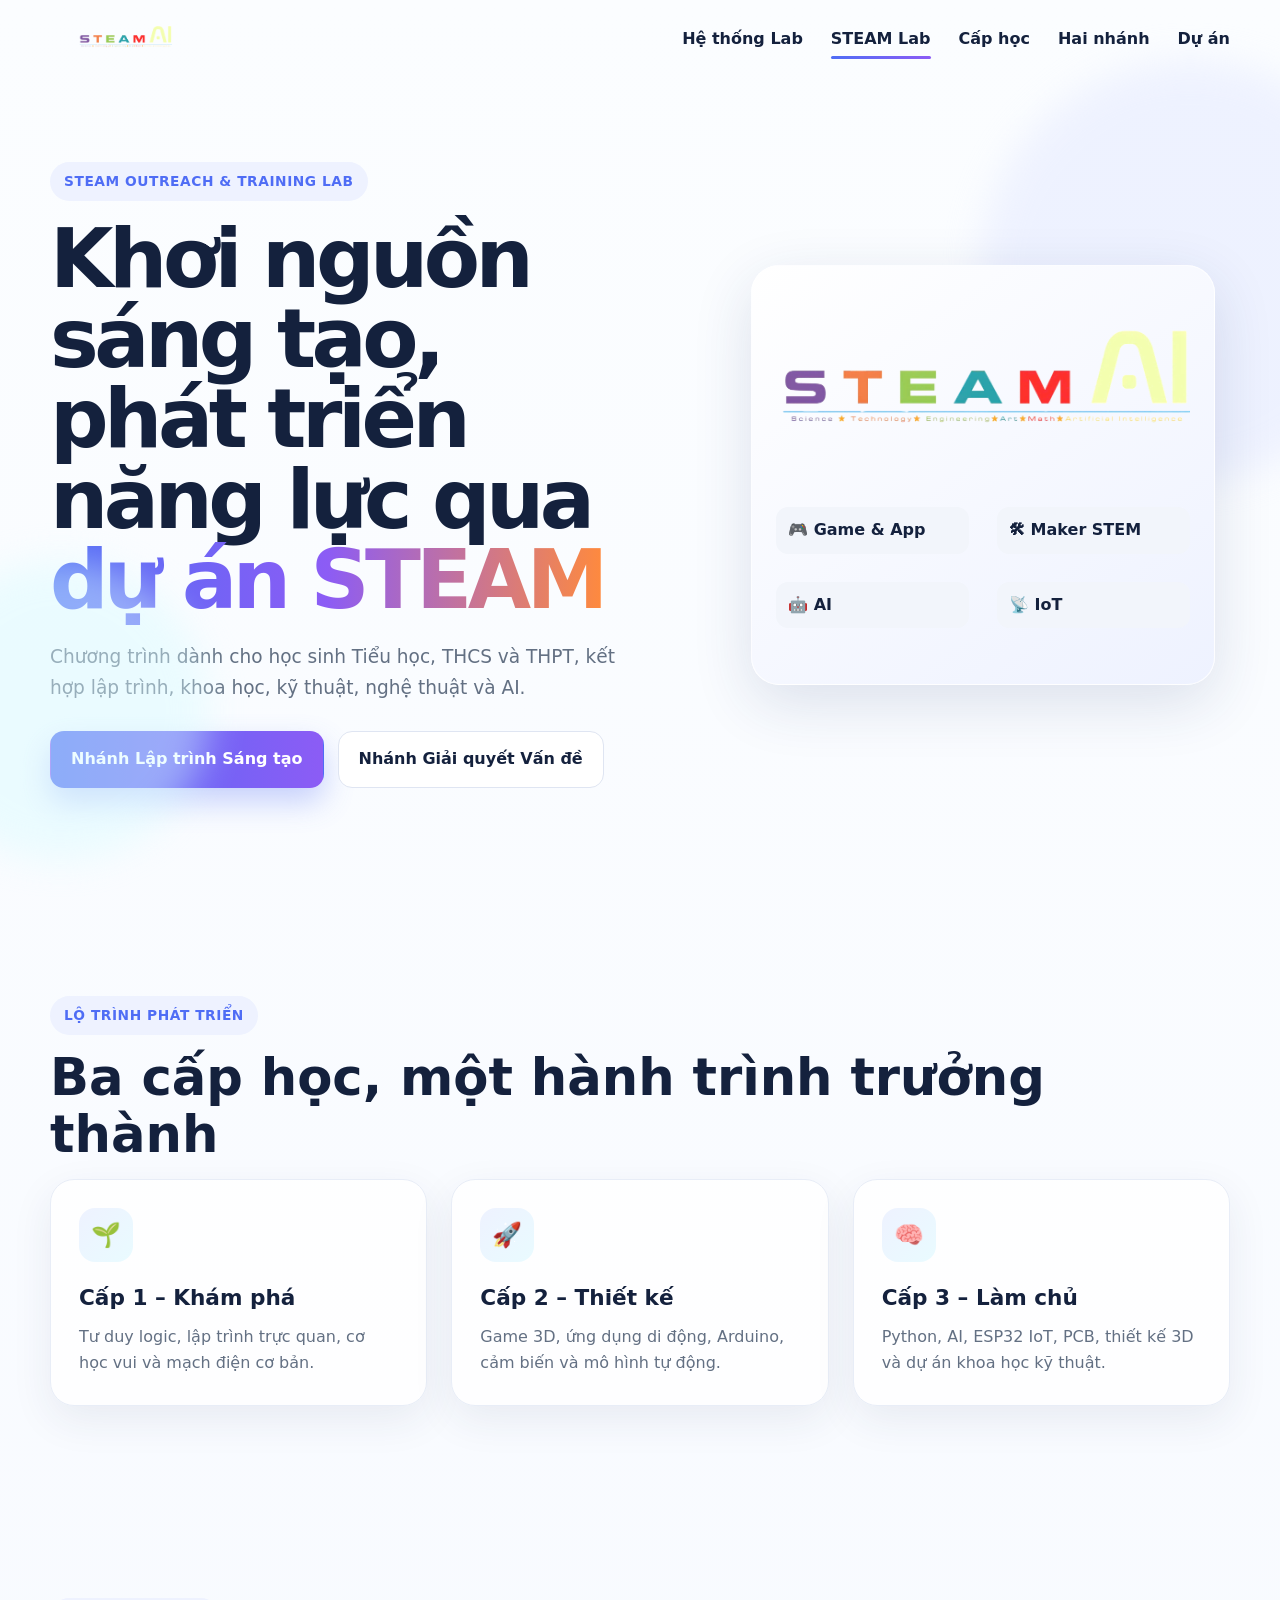
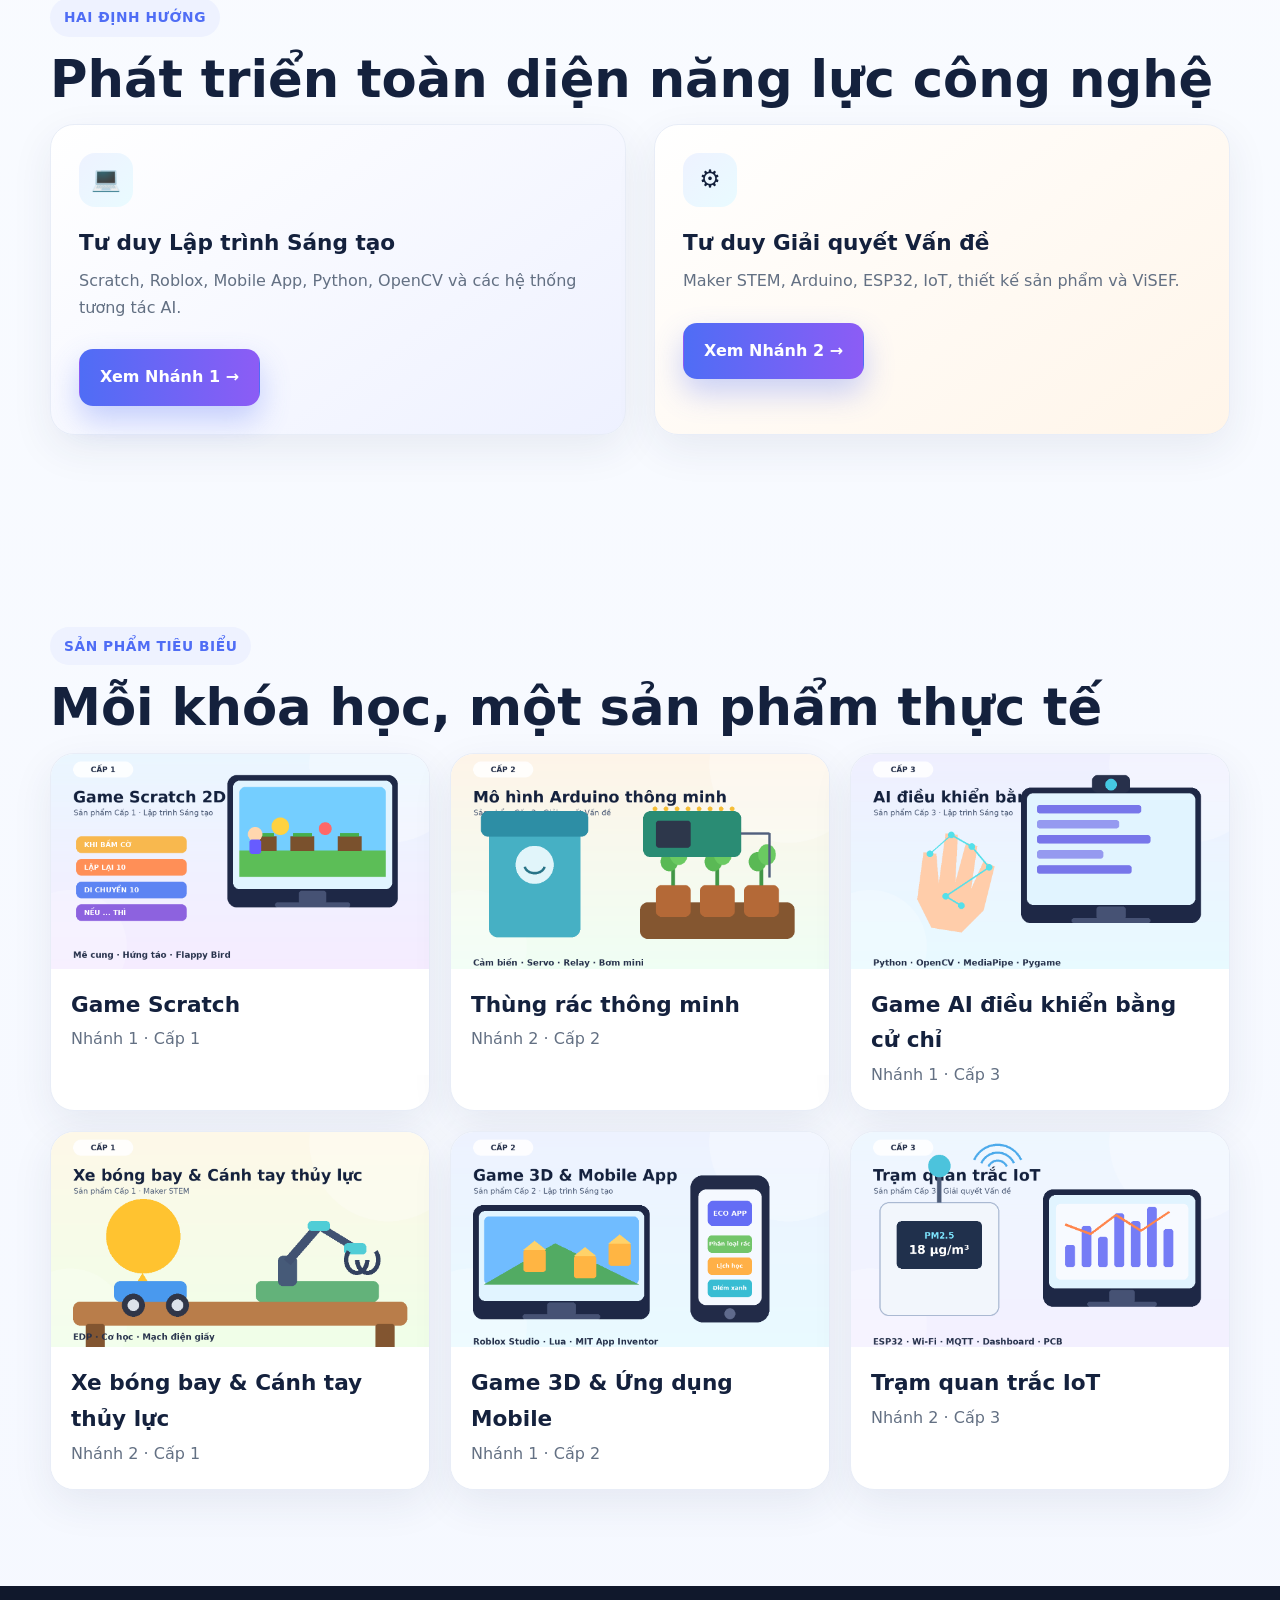
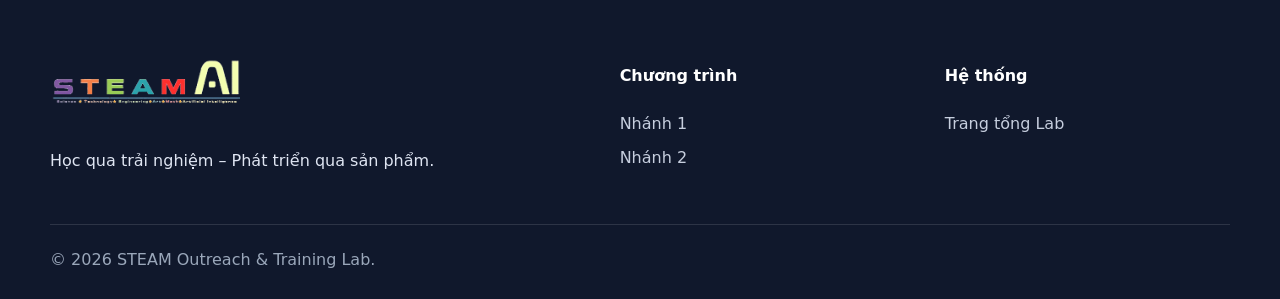
==== labs/steam/index.html @ 8eff811f "Initial commit" ====
<!doctype html><html lang="vi"><head><meta charset="utf-8"><meta name="viewport" content="width=device-width,initial-scale=1"><title>STEAM Outreach & Training Lab</title><link rel="stylesheet" href="../../css/global.css"></head><body>
<nav class="nav"><div class="container nav-inner"><a class="brand" href="../../index.html"><img src="../../assets/images/steam-ai-logo.png" alt="STEAM AI"></a><button class="menu-btn">☰</button><div class="nav-links"><a href="../../index.html">Hệ thống Lab</a><a class="active" href="#home">STEAM Lab</a><a href="#levels">Cấp học</a><a href="#branches">Hai nhánh</a><a href="#projects">Dự án</a></div></div></nav>
<header class="hero" id="home"><div class="container hero-grid"><div class="reveal"><span class="eyebrow">STEAM Outreach & Training Lab</span><h1>Khơi nguồn sáng tạo, phát triển năng lực qua <span class="gradient-text">dự án STEAM</span></h1><p>Chương trình dành cho học sinh Tiểu học, THCS và THPT, kết hợp lập trình, khoa học, kỹ thuật, nghệ thuật và AI.</p><div class="actions"><a class="btn btn-primary" href="creative-programming.html">Nhánh Lập trình Sáng tạo</a><a class="btn btn-ghost" href="problem-solving.html">Nhánh Giải quyết Vấn đề</a></div></div><div class="visual reveal"><div class="visual-card visual-main"><img src="../../assets/images/steam-ai-logo.png" alt="STEAM AI"><div class="grid-2" style="margin-top:22px"><div class="pill">🎮 Game & App</div><div class="pill">🛠 Maker STEM</div><div class="pill">🤖 AI</div><div class="pill">📡 IoT</div></div></div></div></div></header>
<section class="section" id="levels"><div class="container"><span class="eyebrow">Lộ trình phát triển</span><h2 class="section-title reveal">Ba cấp học, một hành trình trưởng thành</h2><div class="grid-3"><article class="card reveal"><div class="icon">🌱</div><h3>Cấp 1 – Khám phá</h3><p>Tư duy logic, lập trình trực quan, cơ học vui và mạch điện cơ bản.</p></article><article class="card reveal"><div class="icon">🚀</div><h3>Cấp 2 – Thiết kế</h3><p>Game 3D, ứng dụng di động, Arduino, cảm biến và mô hình tự động.</p></article><article class="card reveal"><div class="icon">🧠</div><h3>Cấp 3 – Làm chủ</h3><p>Python, AI, ESP32 IoT, PCB, thiết kế 3D và dự án khoa học kỹ thuật.</p></article></div></div></section>
<section class="section" id="branches"><div class="container"><span class="eyebrow">Hai định hướng</span><h2 class="section-title reveal">Phát triển toàn diện năng lực công nghệ</h2><div class="grid-2"><article class="card reveal" style="background:linear-gradient(145deg,#fff,#eef1ff)"><div class="icon">💻</div><h3>Tư duy Lập trình Sáng tạo</h3><p>Scratch, Roblox, Mobile App, Python, OpenCV và các hệ thống tương tác AI.</p><div class="actions"><a class="btn btn-primary" href="creative-programming.html">Xem Nhánh 1 →</a></div></article><article class="card reveal" style="background:linear-gradient(145deg,#fff,#fff5e9)"><div class="icon">⚙️</div><h3>Tư duy Giải quyết Vấn đề</h3><p>Maker STEM, Arduino, ESP32, IoT, thiết kế sản phẩm và ViSEF.</p><div class="actions"><a class="btn btn-primary" href="problem-solving.html">Xem Nhánh 2 →</a></div></article></div></div></section>
<section class="section" id="projects"><div class="container"><span class="eyebrow">Sản phẩm tiêu biểu</span><h2 class="section-title reveal">Mỗi khóa học, một sản phẩm thực tế</h2><div class="project-grid">
<div class="card project reveal"><img src="../../assets/images/projects/grade1-scratch-game.png" alt="Game Scratch 2D cấp 1"><div class="project-content"><h3>Game Scratch</h3><p>Nhánh 1 · Cấp 1</p></div></div>
<div class="card project reveal"><img src="../../assets/images/projects/grade2-arduino-model.png" alt="Mô hình Arduino thông minh cấp 2"><div class="project-content"><h3>Thùng rác thông minh</h3><p>Nhánh 2 · Cấp 2</p></div></div>
<div class="card project reveal"><img src="../../assets/images/projects/grade3-ai-gesture.png" alt="Game AI điều khiển bằng cử chỉ cấp 3"><div class="project-content"><h3>Game AI điều khiển bằng cử chỉ</h3><p>Nhánh 1 · Cấp 3</p></div></div>
<div class="card project reveal"><img src="../../assets/images/projects/grade1-maker-stem.png" alt="Sản phẩm Maker STEM cấp 1"><div class="project-content"><h3>Xe bóng bay & Cánh tay thủy lực</h3><p>Nhánh 2 · Cấp 1</p></div></div>
<div class="card project reveal"><img src="../../assets/images/projects/grade2-game-mobile.png" alt="Game 3D và ứng dụng Mobile cấp 2"><div class="project-content"><h3>Game 3D & Ứng dụng Mobile</h3><p>Nhánh 1 · Cấp 2</p></div></div>
<div class="card project reveal"><img src="../../assets/images/projects/grade3-iot-station.png" alt="Trạm quan trắc IoT cấp 3"><div class="project-content"><h3>Trạm quan trắc IoT</h3><p>Nhánh 2 · Cấp 3</p></div></div>
</div></div></section>
<footer class="footer"><div class="container footer-grid"><div><img src="../../assets/images/steam-ai-logo.png" alt="STEAM AI" style="width:190px"><p>Học qua trải nghiệm – Phát triển qua sản phẩm.</p></div><div><h4>Chương trình</h4><a href="creative-programming.html">Nhánh 1</a><a href="problem-solving.html">Nhánh 2</a></div><div><h4>Hệ thống</h4><a href="../../index.html">Trang tổng Lab</a></div></div><div class="container footer-bottom">© 2026 STEAM Outreach & Training Lab.</div></footer><button class="backtop">↑</button><script src="../../js/main.js"></script></body></html>
---- css/global.css ----
:root{
  --ink:#14213d;--muted:#637083;--surface:#fff;--soft:#f5f8ff;
  --blue:#4f6df5;--violet:#8c5cf5;--cyan:#28c2d1;--green:#75c64a;
  --orange:#ff8a3d;--red:#ff4d4d;--shadow:0 18px 60px rgba(34,55,110,.14);
  --radius:24px;--max:1180px;
}
*{box-sizing:border-box}html{scroll-behavior:smooth}body{margin:0;font-family:Inter,ui-sans-serif,system-ui,-apple-system,Segoe UI,Roboto,Arial,sans-serif;color:var(--ink);background:linear-gradient(180deg,#fbfdff 0%,#f5f8ff 100%);line-height:1.65}a{color:inherit;text-decoration:none}img{max-width:100%;display:block}.container{width:min(var(--max),calc(100% - 40px));margin:auto}.section{padding:96px 0}.eyebrow{display:inline-flex;align-items:center;gap:8px;padding:8px 14px;border-radius:999px;background:#eef2ff;color:var(--blue);font-size:.86rem;font-weight:800;letter-spacing:.04em;text-transform:uppercase}.section-title{font-size:clamp(2rem,4vw,3.6rem);line-height:1.12;margin:14px 0 16px}.section-lead{max-width:760px;color:var(--muted);font-size:1.08rem}.nav{position:fixed;inset:0 0 auto;z-index:1000;transition:.3s}.nav.scrolled{background:rgba(255,255,255,.86);backdrop-filter:blur(16px);box-shadow:0 8px 30px rgba(28,46,93,.08)}.nav-inner{height:78px;display:flex;align-items:center;justify-content:space-between}.brand{display:flex;align-items:center;gap:12px;font-weight:900}.brand img{width:150px;height:44px;object-fit:contain}.nav-links{display:flex;align-items:center;gap:28px;font-weight:700}.nav-links a{position:relative}.nav-links a:after{content:"";position:absolute;left:0;right:100%;bottom:-7px;height:3px;border-radius:3px;background:linear-gradient(90deg,var(--blue),var(--violet));transition:.25s}.nav-links a:hover:after,.nav-links a.active:after{right:0}.menu-btn{display:none;border:0;background:#eef2ff;border-radius:12px;padding:10px 12px;font-size:1.25rem}.hero{min-height:100vh;display:grid;align-items:center;padding:120px 0 70px;position:relative;overflow:hidden}.hero:before,.hero:after{content:"";position:absolute;border-radius:50%;filter:blur(18px);opacity:.45;pointer-events:none}.hero:before{width:420px;height:420px;background:#dfe5ff;right:-120px;top:60px}.hero:after{width:300px;height:300px;background:#d8fbff;left:-90px;bottom:40px}.hero-grid{display:grid;grid-template-columns:1.05fr .95fr;gap:56px;align-items:center}.hero h1{font-size:clamp(3rem,6.4vw,6.3rem);line-height:.98;letter-spacing:-.055em;margin:18px 0 22px}.gradient-text{background:linear-gradient(90deg,var(--blue),var(--violet),var(--orange));-webkit-background-clip:text;background-clip:text;color:transparent}.hero p{font-size:1.16rem;color:var(--muted);max-width:670px}.actions{display:flex;gap:14px;flex-wrap:wrap;margin-top:28px}.btn{display:inline-flex;align-items:center;gap:10px;padding:14px 20px;border-radius:14px;font-weight:800;transition:.25s;border:1px solid transparent}.btn-primary{color:#fff;background:linear-gradient(90deg,var(--blue),var(--violet));box-shadow:0 14px 30px rgba(79,109,245,.3)}.btn-primary:hover{transform:translateY(-3px)}.btn-ghost{background:#fff;border-color:#dfe5f2}.btn-ghost:hover{border-color:var(--blue);color:var(--blue)}.visual{position:relative;min-height:500px}.visual-card{position:absolute;background:rgba(255,255,255,.82);backdrop-filter:blur(12px);border:1px solid rgba(255,255,255,.8);border-radius:28px;box-shadow:var(--shadow);padding:24px}.visual-main{inset:40px 15px 40px 55px;background:linear-gradient(145deg,#fff,#eef2ff)}.visual-main .logo-wrap{background:#fff;border-radius:24px;padding:34px;box-shadow:0 14px 40px rgba(39,59,110,.1)}.float-1{left:0;top:18px}.float-2{right:0;bottom:18px}.float-tag{font-weight:900}.grid-3{display:grid;grid-template-columns:repeat(3,1fr);gap:24px}.grid-2{display:grid;grid-template-columns:repeat(2,1fr);gap:28px}.card{background:rgba(255,255,255,.88);border:1px solid #e8edf7;border-radius:var(--radius);padding:28px;box-shadow:0 14px 42px rgba(35,50,90,.08);transition:.28s}.card:hover{transform:translateY(-8px);box-shadow:var(--shadow)}.icon{width:54px;height:54px;border-radius:16px;display:grid;place-items:center;font-size:1.5rem;background:linear-gradient(135deg,#eef2ff,#e9fbff);margin-bottom:18px}.card h3{font-size:1.35rem;margin:0 0 8px}.card p{color:var(--muted);margin:0}.status{display:inline-flex;padding:6px 10px;border-radius:999px;font-size:.78rem;font-weight:800;background:#eaf8ec;color:#2d8a3e;margin-bottom:14px}.status.soon{background:#fff3e7;color:#b56117}.band{background:linear-gradient(120deg,#172554,#302b63 55%,#6a4bd8);color:white;border-radius:36px;padding:54px;overflow:hidden;position:relative}.band:after{content:"";position:absolute;width:320px;height:320px;background:rgba(255,255,255,.09);border-radius:50%;right:-90px;top:-90px}.steps{display:grid;grid-template-columns:repeat(7,1fr);gap:12px;margin-top:32px}.step{padding:18px 12px;border-radius:18px;background:rgba(255,255,255,.1);text-align:center;font-weight:800}.footer{background:#10182c;color:#dfe5f2;padding:56px 0 26px}.footer-grid{display:grid;grid-template-columns:1.3fr .7fr .7fr;gap:40px}.footer h4{color:white}.footer a{display:block;margin:8px 0;color:#c6cede}.footer-bottom{margin-top:34px;padding-top:22px;border-top:1px solid rgba(255,255,255,.12);color:#9aa7ba}.reveal{opacity:0;transform:translateY(28px);transition:.7s}.reveal.show{opacity:1;transform:none}.tabs{display:flex;gap:10px;flex-wrap:wrap;margin:28px 0}.tab-btn{border:0;padding:12px 18px;border-radius:999px;background:#e9eef9;font-weight:900;cursor:pointer}.tab-btn.active{color:white;background:linear-gradient(90deg,var(--blue),var(--violet))}.tab-panel{display:none}.tab-panel.active{display:block;animation:fade .35s ease}@keyframes fade{from{opacity:0;transform:translateY(8px)}to{opacity:1;transform:none}}.course-grid{display:grid;grid-template-columns:.9fr 1.1fr;gap:28px}.course-meta{display:grid;grid-template-columns:repeat(2,1fr);gap:12px;margin-top:18px}.pill{padding:10px 12px;border-radius:12px;background:#f2f5fb;font-weight:700}.project-grid{display:grid;grid-template-columns:repeat(3,1fr);gap:20px}.project{min-height:230px;position:relative;overflow:hidden}.project:before{content:"";position:absolute;inset:0;background:linear-gradient(160deg,rgba(79,109,245,.12),rgba(140,92,245,.22));}.project-content{position:relative;z-index:1;height:100%;display:flex;flex-direction:column;justify-content:flex-end}.backtop{position:fixed;right:22px;bottom:22px;width:46px;height:46px;border:0;border-radius:50%;background:linear-gradient(135deg,var(--blue),var(--violet));color:white;font-size:1.2rem;box-shadow:0 10px 24px rgba(79,109,245,.35);cursor:pointer;opacity:0;pointer-events:none;transition:.25s}.backtop.show{opacity:1;pointer-events:auto}
@media(max-width:900px){.hero-grid,.grid-3,.grid-2,.course-grid,.footer-grid{grid-template-columns:1fr}.hero{padding-top:110px}.visual{min-height:410px}.steps{grid-template-columns:repeat(2,1fr)}.project-grid{grid-template-columns:1fr 1fr}.nav-links{position:fixed;top:78px;right:-100%;width:min(320px,86vw);height:calc(100vh - 78px);background:white;padding:28px;display:flex;flex-direction:column;align-items:flex-start;box-shadow:-12px 20px 40px rgba(30,50,90,.14);transition:.3s}.nav-links.open{right:0}.menu-btn{display:block}}@media(max-width:600px){.section{padding:72px 0}.container{width:min(100% - 28px,var(--max))}.hero h1{font-size:3.25rem}.visual{min-height:340px}.visual-main{inset:35px 0}.brand img{width:125px}.project-grid,.course-meta{grid-template-columns:1fr}.band{padding:34px 24px}.steps{grid-template-columns:1fr}}

/* Hình minh họa sản phẩm STEAM */
.product-card{padding:0;overflow:hidden}
.product-card img{width:100%;height:300px;object-fit:cover;border-bottom:1px solid #e8edf7}
.product-card h3,.product-card p{margin-left:28px;margin-right:28px}
.product-card h3{margin-top:22px}
.product-card p{margin-bottom:28px}
.project{padding:0;min-height:310px;background:#fff}
.project:before{display:none}
.project>img{width:100%;height:215px;object-fit:cover;transition:transform .45s ease}
.project:hover>img{transform:scale(1.045)}
.project-content{height:auto;padding:18px 20px 22px;background:#fff}
.project-content h3{margin:0 0 4px}
.project-content p{margin:0}
@media(max-width:600px){.product-card img{height:230px}.project>img{height:210px}}

/* K12 interactive learning solution */
.brand span{font-size:.92rem;color:var(--ink)}.nav-cta{padding:9px 14px;border-radius:12px;color:#fff!important;background:linear-gradient(90deg,var(--blue),var(--violet))}.nav-cta:after{display:none}.solution-hero h1{font-size:clamp(2.8rem,5.6vw,5.7rem)}.hero-proof{display:flex;gap:18px;flex-wrap:wrap;margin-top:24px;color:#52617a;font-weight:700;font-size:.9rem}.device-stage{position:relative;min-height:500px}.editor-window{position:absolute;inset:45px 25px 45px 0;background:#fff;border:1px solid #e2e8f5;border-radius:24px;box-shadow:var(--shadow);overflow:hidden;transform:perspective(900px) rotateY(-3deg)}.window-bar{height:48px;display:flex;align-items:center;gap:7px;padding:0 18px;background:#f7f9fd;border-bottom:1px solid #e8edf7;color:#78859a;font-size:.78rem;font-weight:800}.window-bar i{width:9px;height:9px;border-radius:50%;background:#ff7566}.window-bar i:nth-child(2){background:#ffbd45}.window-bar i:nth-child(3){background:#66ca77}.window-bar span{margin-left:8px}.editor-body{height:360px;display:grid;grid-template-columns:125px 1fr}.editor-body aside{padding:22px 14px;background:#fbfcff;border-right:1px solid #edf0f7;display:flex;flex-direction:column;gap:14px;font-size:.76rem}.editor-body aside span{background:white;border:1px solid #e5eaf4;border-radius:9px;padding:8px}.lesson-canvas{margin:22px;padding:25px;background:linear-gradient(145deg,#eef2ff,#f5edff);border-radius:18px;text-align:center}.lesson-canvas small{color:var(--blue);font-weight:900}.lesson-canvas h3{margin:8px}.math-chips{display:flex;justify-content:center;align-items:center;gap:10px;margin:24px 0}.math-chips b{padding:10px 14px;background:white;border-radius:12px;box-shadow:0 5px 15px rgba(50,70,120,.1)}.drop-zone{border:2px dashed #aebbf7;border-radius:12px;padding:15px;color:#7786a5;font-size:.78rem}.phone-preview{position:absolute;right:-8px;bottom:8px;width:155px;height:285px;border:7px solid #17213c;border-radius:28px;background:linear-gradient(160deg,#fff,#eef2ff);box-shadow:0 20px 45px rgba(20,33,61,.25);padding:35px 15px 15px;text-align:center;display:flex;flex-direction:column;gap:16px;z-index:2}.phone-speaker{position:absolute;top:10px;left:52px;width:40px;height:5px;background:#35405a;border-radius:5px}.phone-preview small{color:var(--blue);font-weight:900}.phone-preview button{border:0;padding:12px;background:linear-gradient(90deg,var(--blue),var(--violet));color:white;border-radius:12px;font-weight:900}.phone-preview span{font-size:.68rem;color:var(--muted)}
.grade-grid{display:grid;grid-template-columns:repeat(3,1fr);gap:24px;margin-top:38px}.grade-card{position:relative;overflow:hidden;background:#fff;border:1px solid #e5eaf5;border-radius:28px;padding:30px;box-shadow:0 14px 40px rgba(35,50,90,.07)}.grade-card h3{font-size:1.55rem;margin:15px 0 8px}.grade-card p,.grade-card li{color:var(--muted)}.grade-card ul{padding-left:20px}.grade-number{position:absolute;right:15px;top:2px;font-size:5rem;line-height:1;font-weight:950;color:#eef2ff}.grade-secondary .status{background:#edf0ff;color:#4f5dcc}.grade-high .status{background:#fff0e7;color:#bd642c}.subject-panel{display:grid;grid-template-columns:.8fr 1.2fr;gap:42px;margin-top:28px;padding:38px;border-radius:30px;background:linear-gradient(120deg,#172554,#302b63 55%,#6a4bd8);color:white}.subject-panel p{color:#d9dff3}.subject-list{display:grid;gap:12px}.subject-list article{display:flex;gap:16px;align-items:center;padding:16px;background:rgba(255,255,255,.1);border-radius:18px}.subject-list article>span{display:grid;place-items:center;min-width:44px;height:44px;border-radius:13px;background:rgba(255,255,255,.15);font-weight:900}.subject-list h3,.subject-list p{margin:0}.publish-flow{display:grid;grid-template-columns:1fr auto 1fr auto 1fr;gap:20px;align-items:center;margin-top:28px}.publish-flow>div{padding:25px;border:1px solid #e5eaf5;border-radius:22px;background:white}.publish-flow b,.process-grid b{color:var(--blue);font-size:1.5rem}.publish-flow h3,.publish-flow p{margin:5px 0}.publish-flow p{color:var(--muted)}.publish-flow>span{font-size:1.7rem;color:var(--violet)}
.library-section{background:#f0f4ff}.lesson-filters,.demo-switch{display:flex;gap:10px;flex-wrap:wrap;margin:28px 0}.lesson-filter,.demo-grade{border:0;padding:11px 18px;border-radius:999px;background:#e3e9f5;color:var(--ink);font-weight:850;cursor:pointer}.lesson-filter.active,.demo-grade.active{color:white;background:linear-gradient(90deg,var(--blue),var(--violet))}.lesson-grid{display:grid;grid-template-columns:repeat(3,1fr);gap:22px}.lesson-card{overflow:hidden;background:white;border-radius:24px;border:1px solid #e3e8f2;box-shadow:0 12px 35px rgba(35,50,90,.07);transition:.25s}.lesson-card:hover{transform:translateY(-6px);box-shadow:var(--shadow)}.lesson-card.hidden{display:none}.lesson-cover{min-height:175px;padding:22px;display:flex;flex-direction:column;justify-content:space-between;color:white}.lesson-cover span{font-size:.8rem;font-weight:900}.lesson-cover strong{font-size:1.55rem}.cover-math{background:linear-gradient(135deg,#5b73f7,#9164ee)}.cover-language{background:linear-gradient(135deg,#ff8a3d,#f85f83)}.cover-english{background:linear-gradient(135deg,#26b5c7,#4f6df5)}.cover-science{background:linear-gradient(135deg,#55ad50,#28c2d1)}.cover-physics{background:linear-gradient(135deg,#172554,#6a4bd8)}.cover-code{background:linear-gradient(135deg,#29394f,#287b9e)}.lesson-info{padding:22px}.lesson-info h3{margin:0 0 8px}.lesson-info p{color:var(--muted)}.text-link{border:0;background:none;padding:0;color:var(--blue);font:inherit;font-weight:900;cursor:pointer}.value-grid{display:grid;grid-template-columns:repeat(4,1fr);gap:20px;margin-top:32px}.value-card{padding:27px;border-left:1px solid #e3e8f2}.value-card>div{width:48px;height:48px;display:grid;place-items:center;border-radius:15px;background:#eef2ff;color:var(--blue);font-size:1.3rem;font-weight:900}.value-card p{color:var(--muted)}
.demo-section{background:linear-gradient(180deg,#f8faff,#eef2ff)}.demo-layout{display:grid;grid-template-columns:.8fr 1.2fr;gap:50px;align-items:center}.demo-device{border:8px solid #1b2540;border-radius:30px;background:white;box-shadow:var(--shadow);overflow:hidden}.demo-toolbar{height:48px;background:#f5f7fb;display:flex;align-items:center;gap:7px;padding:0 18px}.demo-toolbar span{width:9px;height:9px;border-radius:50%;background:#ff7566}.demo-toolbar span:nth-child(2){background:#ffbd45}.demo-toolbar span:nth-child(3){background:#66ca77}.demo-toolbar b{margin-left:auto;font-size:.75rem;color:#6c7890}.demo-content{padding:45px;min-height:370px;transition:.3s}.demo-cap1{background:linear-gradient(145deg,#fff7e9,#f1edff)}.demo-cap2{background:linear-gradient(145deg,#eefaff,#edf1ff)}.demo-cap3{background:linear-gradient(145deg,#f7f9fc,#e9ecf5)}.demo-badge{display:inline-flex;padding:7px 11px;background:white;border-radius:99px;color:var(--blue);font-size:.76rem;font-weight:900}.demo-content h3{font-size:1.65rem;margin-bottom:5px}.demo-answers{display:flex;gap:12px;margin-top:25px}.demo-answers button{flex:1;border:2px solid #dce3f2;background:white;border-radius:15px;padding:15px;font-weight:900;cursor:pointer}.demo-answers button:hover,.demo-answers button.selected{border-color:var(--violet);color:var(--violet);background:#f5f0ff}.demo-progress{height:8px;background:white;border-radius:9px;margin-top:35px;overflow:hidden}.demo-progress i{display:block;width:60%;height:100%;background:linear-gradient(90deg,var(--blue),var(--violet))}.process-grid{display:grid;grid-template-columns:repeat(3,1fr);gap:0;margin-top:35px;counter-reset:step}.process-grid article{padding:32px;border-top:3px solid #e3e8f2}.process-grid article:hover{border-color:var(--violet)}.process-grid p{color:var(--muted)}.ecosystem-section{background:#fbfcff}.contact-section{padding-top:30px}.contact-card{display:grid;grid-template-columns:1fr 1fr;gap:45px;background:linear-gradient(120deg,#172554,#302b63 55%,#6a4bd8);color:white;border-radius:36px;padding:50px}.contact-card>div p{color:#dce3f5}.contact-card h2{font-size:clamp(2rem,4vw,3.2rem);line-height:1.1}.contact-form{display:grid;gap:14px}.contact-form label{font-size:.8rem;font-weight:800}.contact-form input,.contact-form select{display:block;width:100%;margin-top:6px;border:1px solid rgba(255,255,255,.22);background:rgba(255,255,255,.1);color:white;border-radius:13px;padding:13px 14px;font:inherit;outline:none}.contact-form input::placeholder{color:#c7cde0}.contact-form select option{color:var(--ink)}.contact-form .btn{justify-content:center;cursor:pointer}.form-note{min-height:22px;margin:0;color:#c6f6d5;font-size:.86rem}
@media(max-width:1050px){.nav-links{gap:15px;font-size:.84rem}.brand span{display:none}.lesson-grid{grid-template-columns:repeat(2,1fr)}.value-grid{grid-template-columns:repeat(2,1fr)}}
@media(max-width:900px){.device-stage{min-height:430px}.grade-grid,.demo-layout,.contact-card,.subject-panel{grid-template-columns:1fr}.value-grid{grid-template-columns:repeat(2,1fr)}.nav-cta{width:100%;justify-content:center}.publish-flow{grid-template-columns:1fr}.publish-flow>span{transform:rotate(90deg);text-align:center}.editor-window{right:20px}.contact-card{padding:35px}}
@media(max-width:600px){.solution-hero h1{font-size:2.8rem}.device-stage{min-height:365px}.editor-window{inset:25px 5px 35px 0}.editor-body{grid-template-columns:80px 1fr;height:285px}.editor-body aside{padding:12px 8px;font-size:.6rem}.lesson-canvas{margin:12px;padding:15px}.phone-preview{width:120px;height:220px}.grade-grid,.lesson-grid,.value-grid{grid-template-columns:1fr}.demo-content{padding:28px 20px}.demo-answers{flex-direction:column}.contact-card{width:calc(100% - 20px);padding:28px 22px}.hero-proof{gap:8px 14px}}

/* Interactive demo feedback */
.demo-answers.answered button{cursor:default;opacity:.62}
.demo-answers button.correct{border-color:#35a853!important;background:#eaf8ee!important;color:#24763a!important;opacity:1}
.demo-answers button.wrong{border-color:#e14d5a!important;background:#fff0f1!important;color:#b62e3b!important;opacity:1}
.demo-result{display:none;margin-top:18px;padding:13px 16px;border-radius:14px;font-size:.92rem}
.demo-result.correct{display:block;background:#eaf8ee;color:#246c38;border:1px solid #bfe4c8}
.demo-result.wrong{display:block;background:#fff0f1;color:#9c2f3a;border:1px solid #f0c4c8}
.demo-retry{display:none;margin-top:12px;border:0;border-radius:12px;padding:10px 15px;background:#172554;color:white;font-weight:850;cursor:pointer}
.demo-retry.show{display:inline-flex}
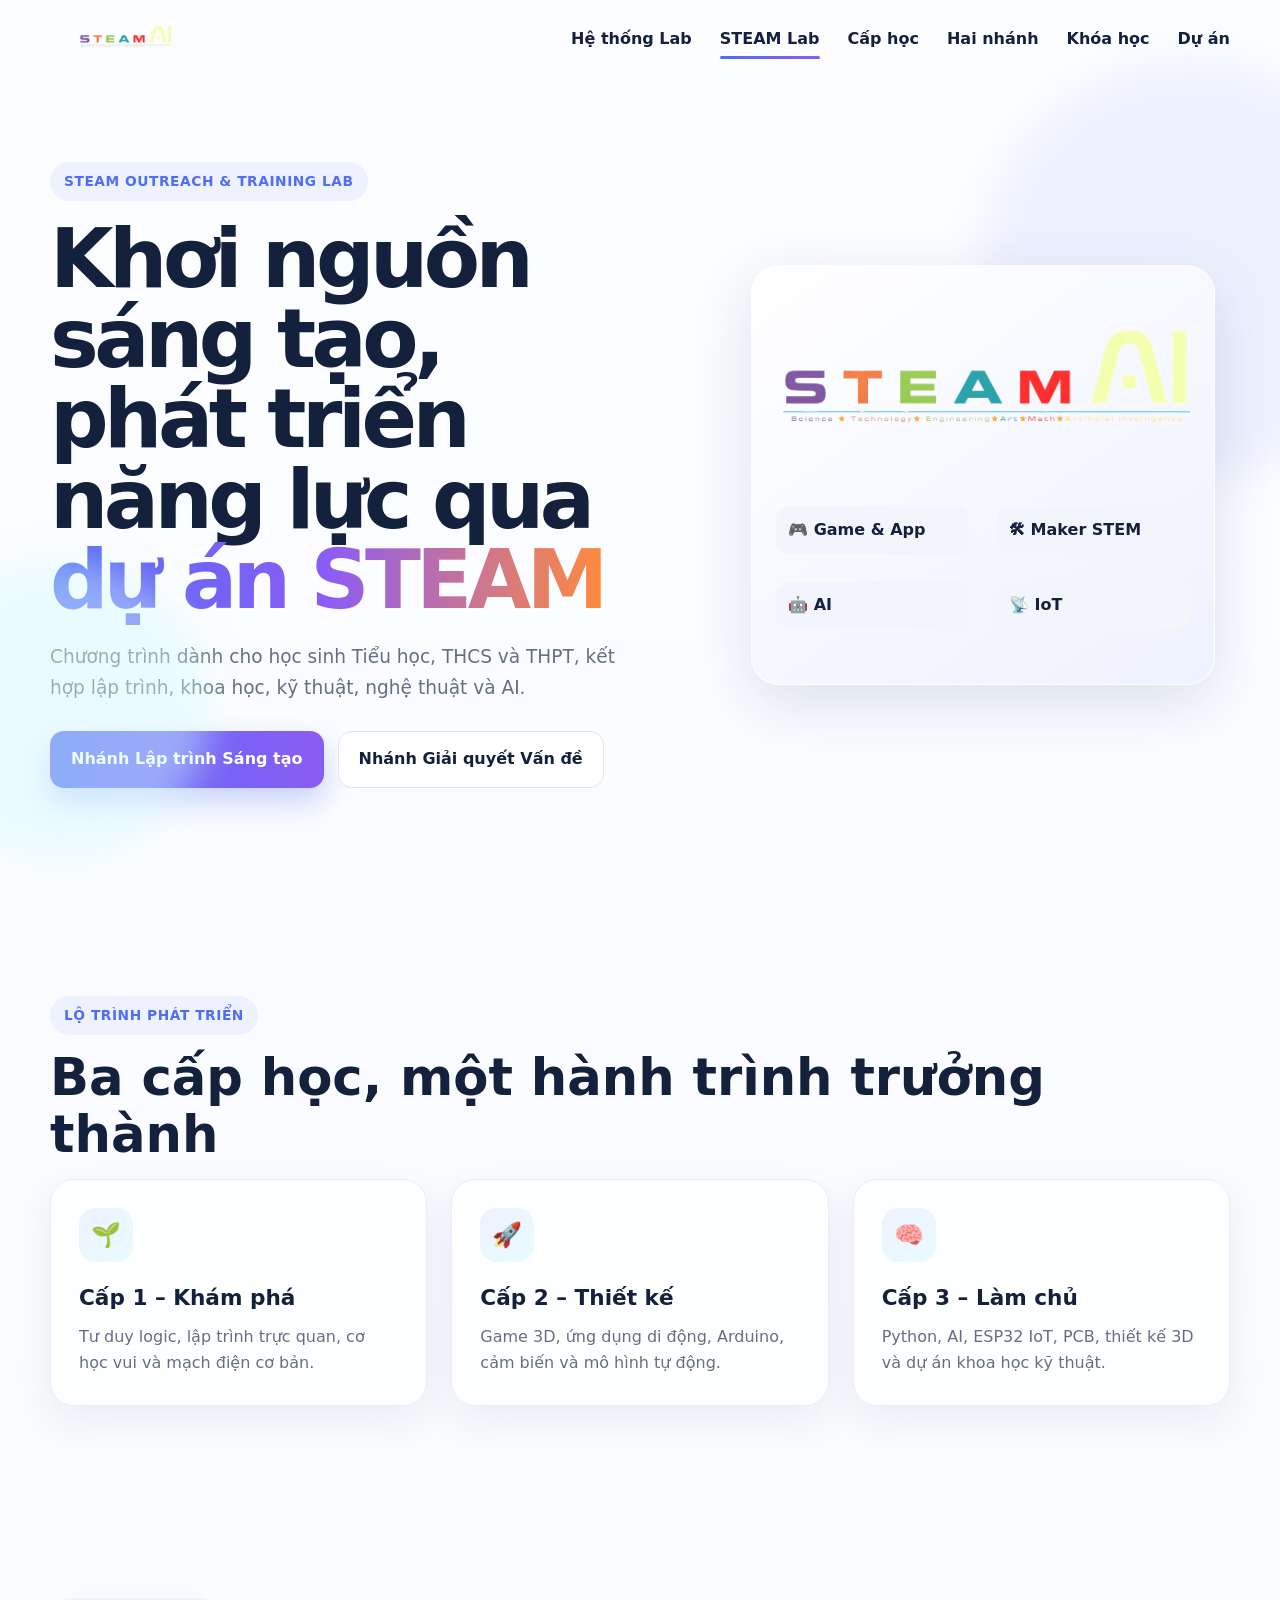
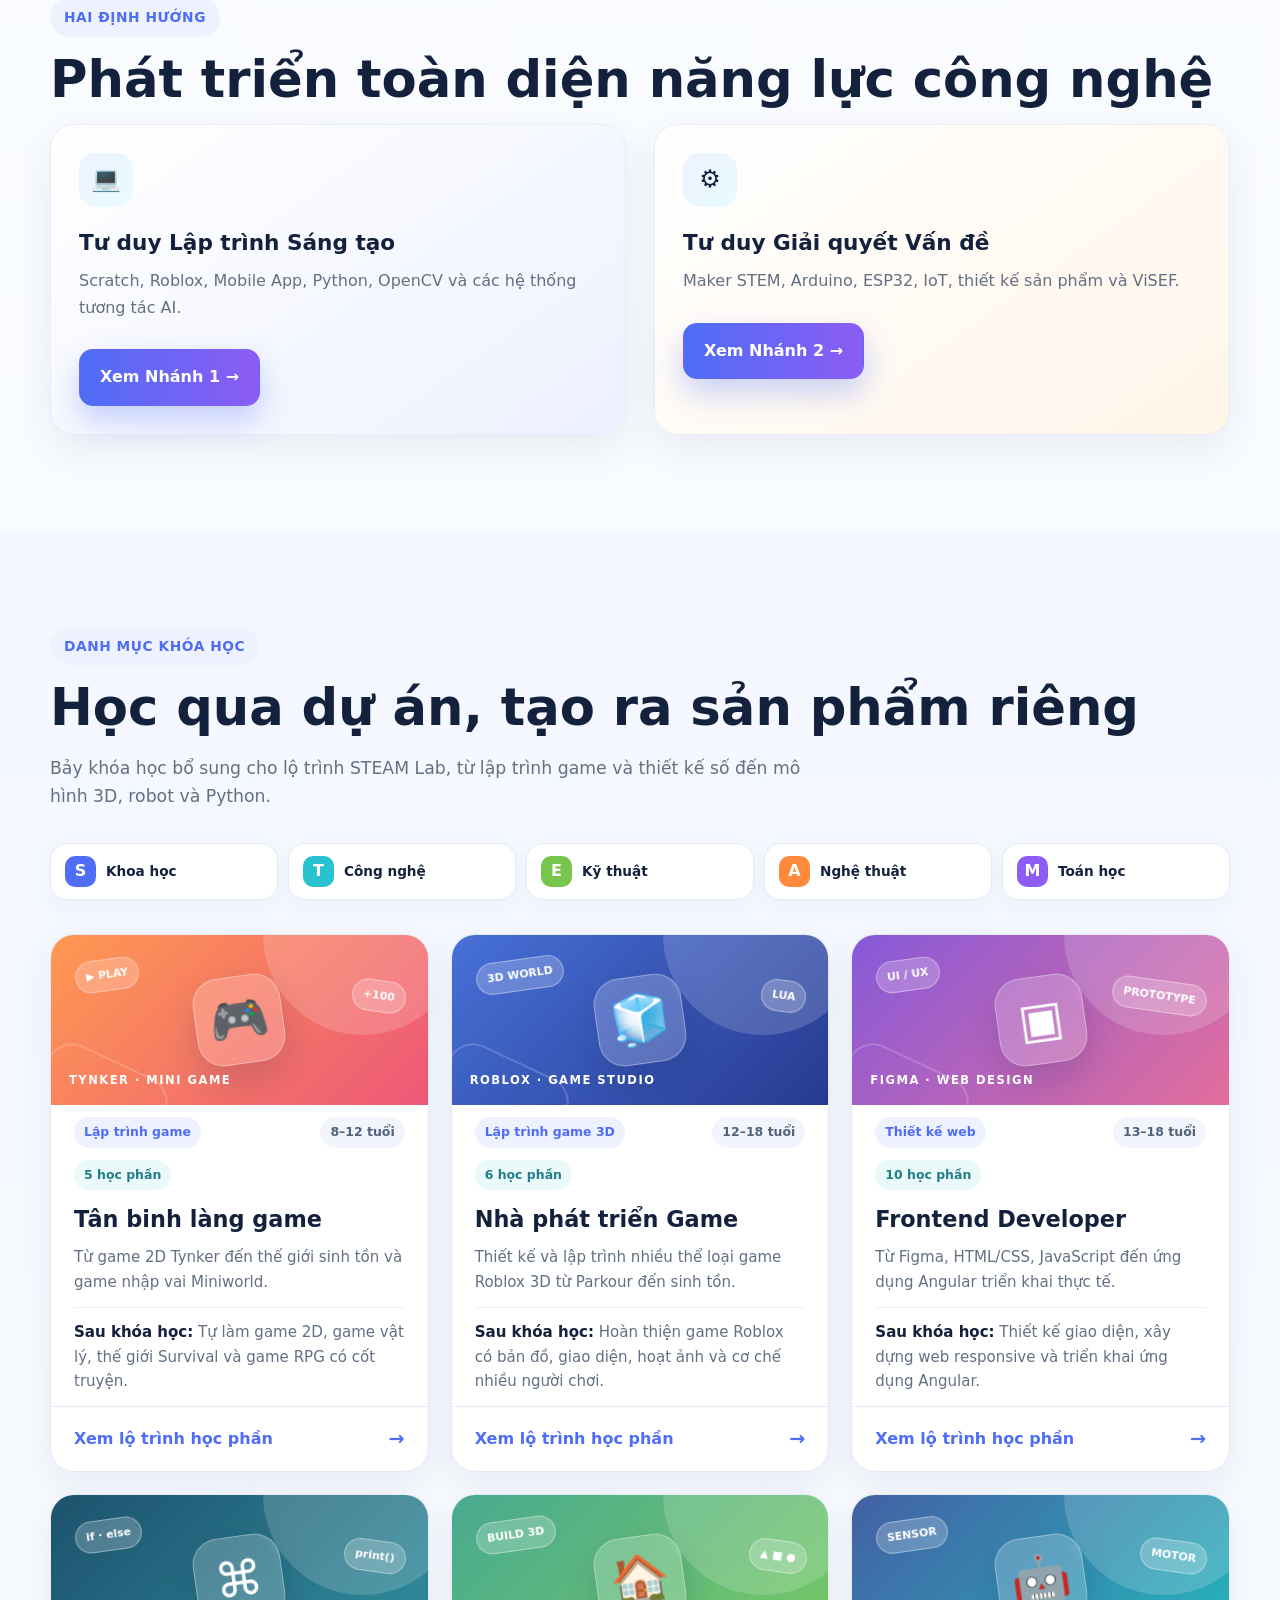
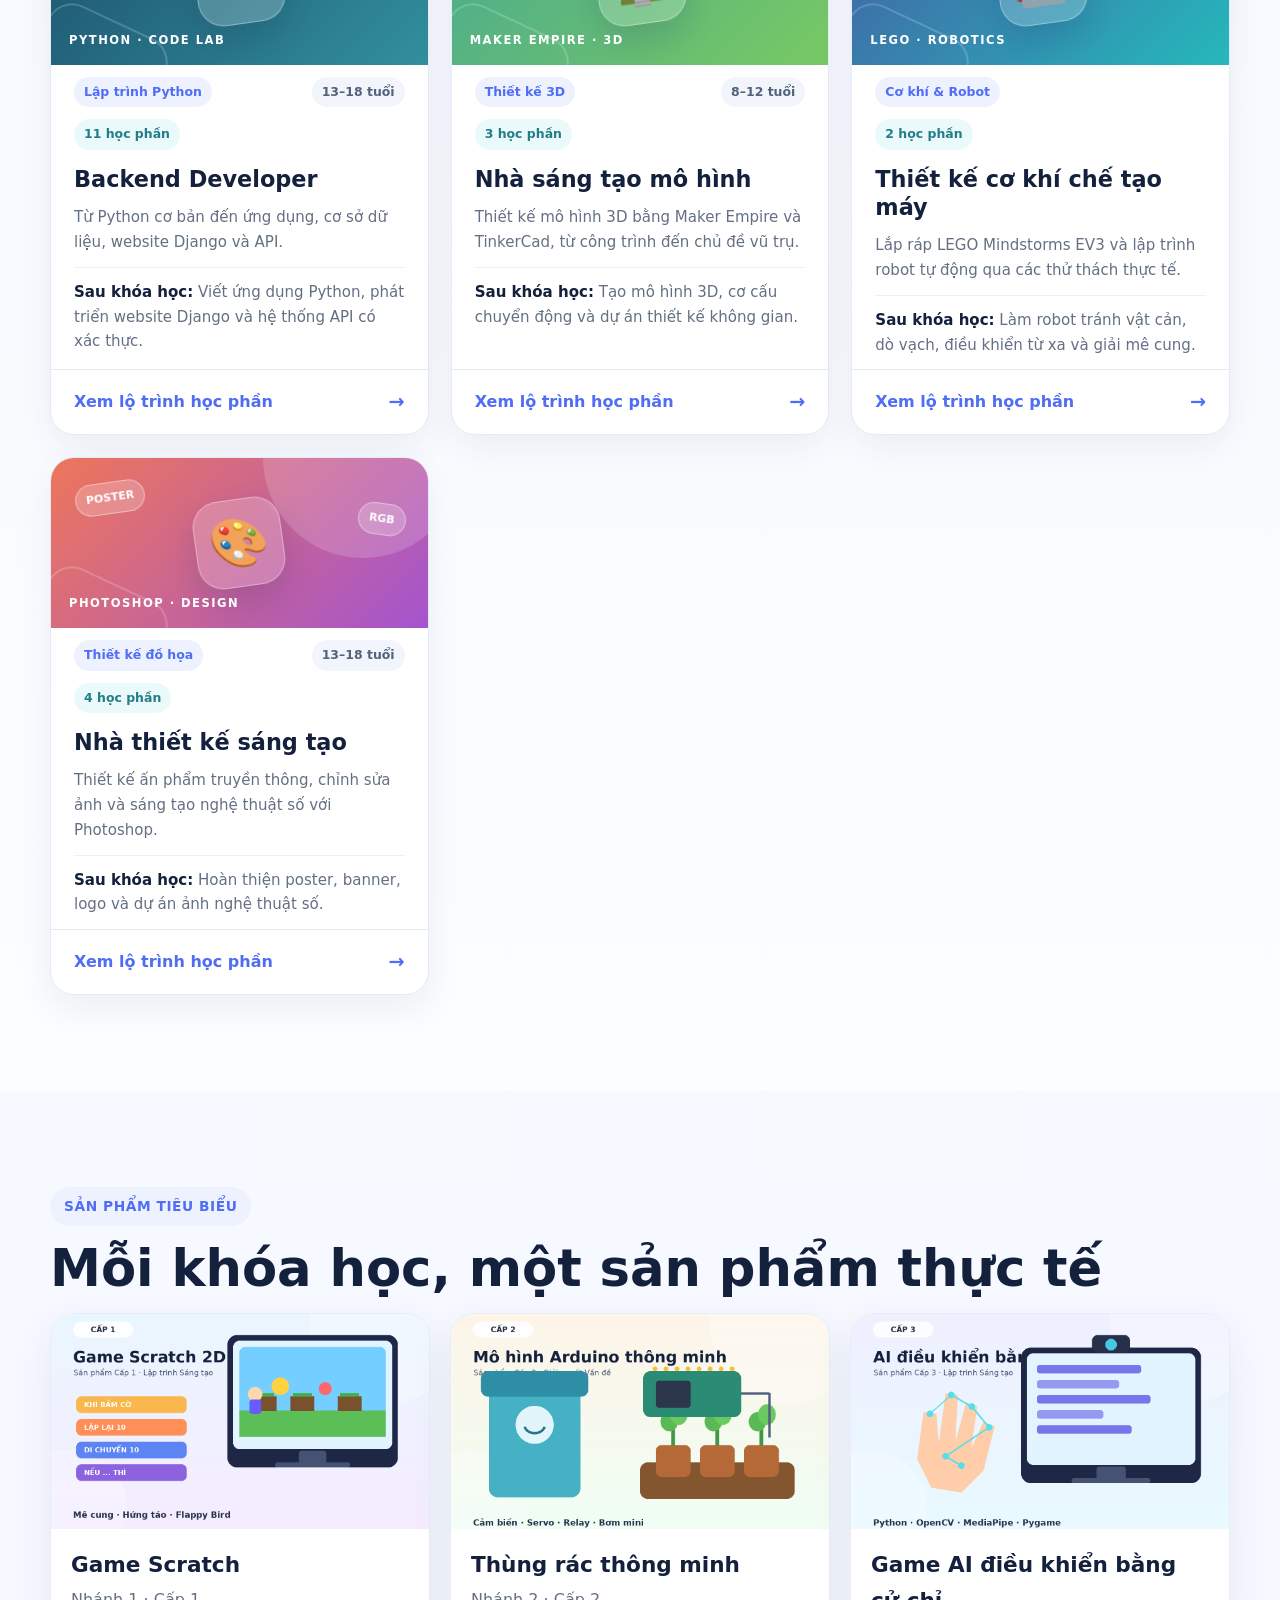
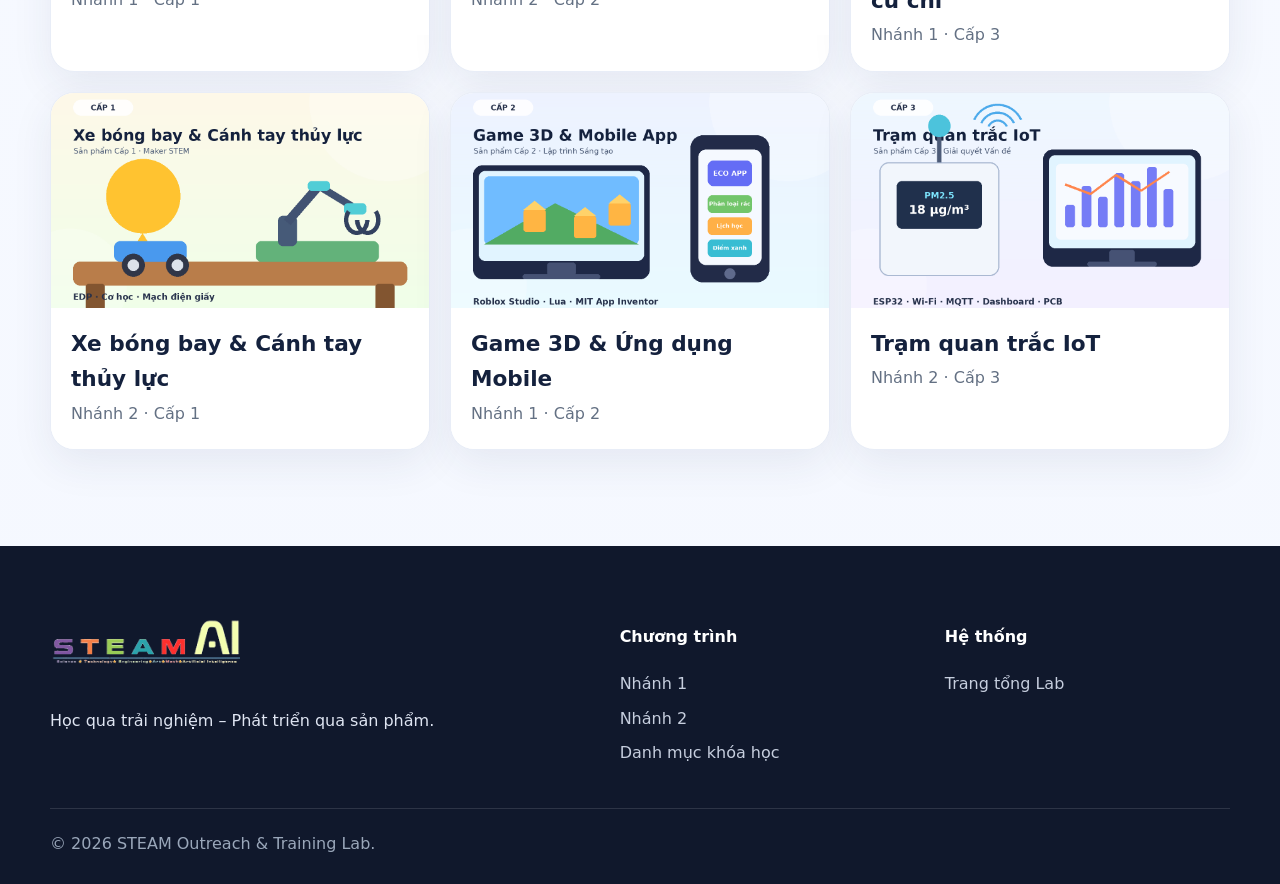
==== commit b516b983: "a" ====
--- a/labs/steam/index.html
+++ b/labs/steam/index.html
@@ -1,8 +1,17 @@
 <!doctype html><html lang="vi"><head><meta charset="utf-8"><meta name="viewport" content="width=device-width,initial-scale=1"><title>STEAM Outreach & Training Lab</title><link rel="stylesheet" href="../../css/global.css"></head><body>
-<nav class="nav"><div class="container nav-inner"><a class="brand" href="../../index.html"><img src="../../assets/images/steam-ai-logo.png" alt="STEAM AI"></a><button class="menu-btn">☰</button><div class="nav-links"><a href="../../index.html">Hệ thống Lab</a><a class="active" href="#home">STEAM Lab</a><a href="#levels">Cấp học</a><a href="#branches">Hai nhánh</a><a href="#projects">Dự án</a></div></div></nav>
+<nav class="nav"><div class="container nav-inner"><a class="brand" href="../../index.html"><img src="../../assets/images/steam-ai-logo.png" alt="STEAM AI"></a><button class="menu-btn" aria-label="Mở menu" aria-expanded="false">☰</button><div class="nav-links"><a href="../../index.html">Hệ thống Lab</a><a class="active" href="#home">STEAM Lab</a><a href="#levels">Cấp học</a><a href="#branches">Hai nhánh</a><a href="#courses">Khóa học</a><a href="#projects">Dự án</a></div></div></nav>
 <header class="hero" id="home"><div class="container hero-grid"><div class="reveal"><span class="eyebrow">STEAM Outreach & Training Lab</span><h1>Khơi nguồn sáng tạo, phát triển năng lực qua <span class="gradient-text">dự án STEAM</span></h1><p>Chương trình dành cho học sinh Tiểu học, THCS và THPT, kết hợp lập trình, khoa học, kỹ thuật, nghệ thuật và AI.</p><div class="actions"><a class="btn btn-primary" href="creative-programming.html">Nhánh Lập trình Sáng tạo</a><a class="btn btn-ghost" href="problem-solving.html">Nhánh Giải quyết Vấn đề</a></div></div><div class="visual reveal"><div class="visual-card visual-main"><img src="../../assets/images/steam-ai-logo.png" alt="STEAM AI"><div class="grid-2" style="margin-top:22px"><div class="pill">🎮 Game & App</div><div class="pill">🛠 Maker STEM</div><div class="pill">🤖 AI</div><div class="pill">📡 IoT</div></div></div></div></div></header>
 <section class="section" id="levels"><div class="container"><span class="eyebrow">Lộ trình phát triển</span><h2 class="section-title reveal">Ba cấp học, một hành trình trưởng thành</h2><div class="grid-3"><article class="card reveal"><div class="icon">🌱</div><h3>Cấp 1 – Khám phá</h3><p>Tư duy logic, lập trình trực quan, cơ học vui và mạch điện cơ bản.</p></article><article class="card reveal"><div class="icon">🚀</div><h3>Cấp 2 – Thiết kế</h3><p>Game 3D, ứng dụng di động, Arduino, cảm biến và mô hình tự động.</p></article><article class="card reveal"><div class="icon">🧠</div><h3>Cấp 3 – Làm chủ</h3><p>Python, AI, ESP32 IoT, PCB, thiết kế 3D và dự án khoa học kỹ thuật.</p></article></div></div></section>
 <section class="section" id="branches"><div class="container"><span class="eyebrow">Hai định hướng</span><h2 class="section-title reveal">Phát triển toàn diện năng lực công nghệ</h2><div class="grid-2"><article class="card reveal" style="background:linear-gradient(145deg,#fff,#eef1ff)"><div class="icon">💻</div><h3>Tư duy Lập trình Sáng tạo</h3><p>Scratch, Roblox, Mobile App, Python, OpenCV và các hệ thống tương tác AI.</p><div class="actions"><a class="btn btn-primary" href="creative-programming.html">Xem Nhánh 1 →</a></div></article><article class="card reveal" style="background:linear-gradient(145deg,#fff,#fff5e9)"><div class="icon">⚙️</div><h3>Tư duy Giải quyết Vấn đề</h3><p>Maker STEM, Arduino, ESP32, IoT, thiết kế sản phẩm và ViSEF.</p><div class="actions"><a class="btn btn-primary" href="problem-solving.html">Xem Nhánh 2 →</a></div></article></div></div></section>
+<section class="section courses-section" id="courses"><div class="container"><span class="eyebrow">Danh mục khóa học</span><h2 class="section-title reveal">Học qua dự án, tạo ra sản phẩm riêng</h2><p class="section-lead reveal">Bảy khóa học bổ sung cho lộ trình STEAM Lab, từ lập trình game và thiết kế số đến mô hình 3D, robot và Python.</p><div class="steam-spectrum reveal" aria-label="Năm lĩnh vực STEAM"><span><b>S</b>Khoa học</span><span><b>T</b>Công nghệ</span><span><b>E</b>Kỹ thuật</span><span><b>A</b>Nghệ thuật</span><span><b>M</b>Toán học</span></div><div class="course-catalog">
+<article class="course-card reveal"><div class="course-visual visual-tynker" aria-hidden="true"><span class="course-visual-icon">🎮</span><span class="course-visual-chip chip-one">▶ PLAY</span><span class="course-visual-chip chip-two">+100</span><b>TYNKER · MINI GAME</b></div><div class="course-card-top"><span class="course-topic">Lập trình game</span><span class="course-age">8–12 tuổi</span></div><span class="course-count">5 học phần</span><h3>Tân binh làng game</h3><p>Từ game 2D Tynker đến thế giới sinh tồn và game nhập vai Miniworld.</p><p class="course-output"><strong>Sau khóa học:</strong> Tự làm game 2D, game vật lý, thế giới Survival và game RPG có cốt truyện.</p><a class="course-card-link" href="tan-binh-lang-game.html" aria-label="Xem 5 học phần của Tân binh làng game">Xem lộ trình học phần <span aria-hidden="true">→</span></a></article>
+<article class="course-card reveal"><div class="course-visual visual-roblox" aria-hidden="true"><span class="course-visual-icon">🧊</span><span class="course-visual-chip chip-one">3D WORLD</span><span class="course-visual-chip chip-two">LUA</span><b>ROBLOX · GAME STUDIO</b></div><div class="course-card-top"><span class="course-topic">Lập trình game 3D</span><span class="course-age">12–18 tuổi</span></div><span class="course-count">6 học phần</span><h3>Nhà phát triển Game</h3><p>Thiết kế và lập trình nhiều thể loại game Roblox 3D từ Parkour đến sinh tồn.</p><p class="course-output"><strong>Sau khóa học:</strong> Hoàn thiện game Roblox có bản đồ, giao diện, hoạt ảnh và cơ chế nhiều người chơi.</p><a class="course-card-link" href="nha-phat-trien-game.html" aria-label="Xem 6 học phần của Nhà phát triển Game">Xem lộ trình học phần <span aria-hidden="true">→</span></a></article>
+<article class="course-card reveal"><div class="course-visual visual-figma" aria-hidden="true"><span class="course-visual-icon">▣</span><span class="course-visual-chip chip-one">UI / UX</span><span class="course-visual-chip chip-two">PROTOTYPE</span><b>FIGMA · WEB DESIGN</b></div><div class="course-card-top"><span class="course-topic">Thiết kế web</span><span class="course-age">13–18 tuổi</span></div><span class="course-count">10 học phần</span><h3>Frontend Developer</h3><p>Từ Figma, HTML/CSS, JavaScript đến ứng dụng Angular triển khai thực tế.</p><p class="course-output"><strong>Sau khóa học:</strong> Thiết kế giao diện, xây dựng web responsive và triển khai ứng dụng Angular.</p><a class="course-card-link" href="frontend-developer.html" aria-label="Xem 10 học phần của Frontend Developer">Xem lộ trình học phần <span aria-hidden="true">→</span></a></article>
+<article class="course-card reveal"><div class="course-visual visual-python" aria-hidden="true"><span class="course-visual-icon">⌘</span><span class="course-visual-chip chip-one">if · else</span><span class="course-visual-chip chip-two">print()</span><b>PYTHON · CODE LAB</b></div><div class="course-card-top"><span class="course-topic">Lập trình Python</span><span class="course-age">13–18 tuổi</span></div><span class="course-count">11 học phần</span><h3>Backend Developer</h3><p>Từ Python cơ bản đến ứng dụng, cơ sở dữ liệu, website Django và API.</p><p class="course-output"><strong>Sau khóa học:</strong> Viết ứng dụng Python, phát triển website Django và hệ thống API có xác thực.</p><a class="course-card-link" href="backend-developer.html" aria-label="Xem 11 học phần của Backend Developer">Xem lộ trình học phần <span aria-hidden="true">→</span></a></article>
+<article class="course-card reveal"><div class="course-visual visual-maker" aria-hidden="true"><span class="course-visual-icon">🏠</span><span class="course-visual-chip chip-one">BUILD 3D</span><span class="course-visual-chip chip-two">▲ ■ ●</span><b>MAKER EMPIRE · 3D</b></div><div class="course-card-top"><span class="course-topic">Thiết kế 3D</span><span class="course-age">8–12 tuổi</span></div><span class="course-count">3 học phần</span><h3>Nhà sáng tạo mô hình</h3><p>Thiết kế mô hình 3D bằng Maker Empire và TinkerCad, từ công trình đến chủ đề vũ trụ.</p><p class="course-output"><strong>Sau khóa học:</strong> Tạo mô hình 3D, cơ cấu chuyển động và dự án thiết kế không gian.</p><a class="course-card-link" href="nha-sang-tao-mo-hinh.html" aria-label="Xem 3 học phần của Nhà sáng tạo mô hình">Xem lộ trình học phần <span aria-hidden="true">→</span></a></article>
+<article class="course-card reveal"><div class="course-visual visual-robot" aria-hidden="true"><span class="course-visual-icon">🤖</span><span class="course-visual-chip chip-one">SENSOR</span><span class="course-visual-chip chip-two">MOTOR</span><b>LEGO · ROBOTICS</b></div><div class="course-card-top"><span class="course-topic">Cơ khí & Robot</span></div><span class="course-count">2 học phần</span><h3>Thiết kế cơ khí chế tạo máy</h3><p>Lắp ráp LEGO Mindstorms EV3 và lập trình robot tự động qua các thử thách thực tế.</p><p class="course-output"><strong>Sau khóa học:</strong> Làm robot tránh vật cản, dò vạch, điều khiển từ xa và giải mê cung.</p><a class="course-card-link" href="thiet-ke-co-khi-che-tao-may.html" aria-label="Xem 2 học phần của Thiết kế cơ khí chế tạo máy">Xem lộ trình học phần <span aria-hidden="true">→</span></a></article>
+<article class="course-card reveal"><div class="course-visual visual-design" aria-hidden="true"><span class="course-visual-icon">🎨</span><span class="course-visual-chip chip-one">POSTER</span><span class="course-visual-chip chip-two">RGB</span><b>PHOTOSHOP · DESIGN</b></div><div class="course-card-top"><span class="course-topic">Thiết kế đồ họa</span><span class="course-age">13–18 tuổi</span></div><span class="course-count">4 học phần</span><h3>Nhà thiết kế sáng tạo</h3><p>Thiết kế ấn phẩm truyền thông, chỉnh sửa ảnh và sáng tạo nghệ thuật số với Photoshop.</p><p class="course-output"><strong>Sau khóa học:</strong> Hoàn thiện poster, banner, logo và dự án ảnh nghệ thuật số.</p><a class="course-card-link" href="nha-thiet-ke-sang-tao.html" aria-label="Xem 4 học phần của Nhà thiết kế sáng tạo">Xem lộ trình học phần <span aria-hidden="true">→</span></a></article>
+</div></div></section>
 <section class="section" id="projects"><div class="container"><span class="eyebrow">Sản phẩm tiêu biểu</span><h2 class="section-title reveal">Mỗi khóa học, một sản phẩm thực tế</h2><div class="project-grid">
 <div class="card project reveal"><img src="../../assets/images/projects/grade1-scratch-game.png" alt="Game Scratch 2D cấp 1"><div class="project-content"><h3>Game Scratch</h3><p>Nhánh 1 · Cấp 1</p></div></div>
 <div class="card project reveal"><img src="../../assets/images/projects/grade2-arduino-model.png" alt="Mô hình Arduino thông minh cấp 2"><div class="project-content"><h3>Thùng rác thông minh</h3><p>Nhánh 2 · Cấp 2</p></div></div>
@@ -11,4 +20,4 @@
 <div class="card project reveal"><img src="../../assets/images/projects/grade2-game-mobile.png" alt="Game 3D và ứng dụng Mobile cấp 2"><div class="project-content"><h3>Game 3D & Ứng dụng Mobile</h3><p>Nhánh 1 · Cấp 2</p></div></div>
 <div class="card project reveal"><img src="../../assets/images/projects/grade3-iot-station.png" alt="Trạm quan trắc IoT cấp 3"><div class="project-content"><h3>Trạm quan trắc IoT</h3><p>Nhánh 2 · Cấp 3</p></div></div>
 </div></div></section>
-<footer class="footer"><div class="container footer-grid"><div><img src="../../assets/images/steam-ai-logo.png" alt="STEAM AI" style="width:190px"><p>Học qua trải nghiệm – Phát triển qua sản phẩm.</p></div><div><h4>Chương trình</h4><a href="creative-programming.html">Nhánh 1</a><a href="problem-solving.html">Nhánh 2</a></div><div><h4>Hệ thống</h4><a href="../../index.html">Trang tổng Lab</a></div></div><div class="container footer-bottom">© 2026 STEAM Outreach & Training Lab.</div></footer><button class="backtop">↑</button><script src="../../js/main.js"></script></body></html>
+<footer class="footer"><div class="container footer-grid"><div><img src="../../assets/images/steam-ai-logo.png" alt="STEAM AI" style="width:190px"><p>Học qua trải nghiệm – Phát triển qua sản phẩm.</p></div><div><h4>Chương trình</h4><a href="creative-programming.html">Nhánh 1</a><a href="problem-solving.html">Nhánh 2</a><a href="#courses">Danh mục khóa học</a></div><div><h4>Hệ thống</h4><a href="../../index.html">Trang tổng Lab</a></div></div><div class="container footer-bottom">© 2026 STEAM Outreach & Training Lab.</div></footer><button class="backtop">↑</button><script src="../../js/main.js"></script></body></html>
--- a/css/global.css
+++ b/css/global.css
@@ -40,3 +40,89 @@
 .demo-result.wrong{display:block;background:#fff0f1;color:#9c2f3a;border:1px solid #f0c4c8}
 .demo-retry{display:none;margin-top:12px;border:0;border-radius:12px;padding:10px 15px;background:#172554;color:white;font-weight:850;cursor:pointer}
 .demo-retry.show{display:inline-flex}
+
+/* STEAM Lab course catalog */
+#courses{scroll-margin-top:78px}
+.courses-section{background:linear-gradient(180deg,#f4f7ff,#fbfdff)}
+.course-catalog{display:grid;grid-template-columns:repeat(3,minmax(0,1fr));gap:22px;margin-top:34px}
+.course-card{position:relative;display:flex;flex-direction:column;gap:12px;overflow:hidden;background:#fff;border:1px solid #e4eaf6;border-radius:24px;box-shadow:0 12px 35px rgba(35,50,90,.07);transition:transform .25s,box-shadow .25s}
+.course-card:hover{transform:translateY(-5px);box-shadow:var(--shadow)}
+.course-card>:not(.course-visual){margin-left:23px;margin-right:23px}
+.course-visual{height:170px;position:relative;overflow:hidden;display:grid;place-items:center;isolation:isolate;color:#fff}
+.course-visual:before{content:"";position:absolute;width:200px;height:200px;border-radius:50%;right:-35px;top:-100px;background:rgba(255,255,255,.16);z-index:-1}
+.course-visual:after{content:"";position:absolute;width:125px;height:125px;border:2px solid rgba(255,255,255,.18);border-radius:26px;transform:rotate(25deg);left:-25px;bottom:-80px;z-index:-1}
+.course-visual-icon{display:grid;place-items:center;width:88px;height:88px;border:1px solid rgba(255,255,255,.35);border-radius:26px;background:rgba(255,255,255,.2);box-shadow:0 16px 35px rgba(13,31,78,.16);backdrop-filter:blur(6px);font-size:3rem;transform:rotate(-8deg)}
+.course-visual>b{position:absolute;left:18px;bottom:15px;font-size:.72rem;letter-spacing:.13em}
+.course-visual-chip{position:absolute;padding:6px 10px;border:1px solid rgba(255,255,255,.4);border-radius:999px;background:rgba(255,255,255,.21);font-size:.68rem;font-weight:900;backdrop-filter:blur(5px)}
+.chip-one{left:24px;top:24px;transform:rotate(-8deg)}.chip-two{right:22px;top:45px;transform:rotate(8deg)}
+.visual-tynker{background:linear-gradient(135deg,#ff9852,#ed5878)}
+.visual-roblox{background:linear-gradient(135deg,#4770d7,#273a91)}
+.visual-figma{background:linear-gradient(135deg,#8759d9,#e36e9c)}
+.visual-python{background:linear-gradient(135deg,#1d526d,#318f9d)}
+.visual-maker{background:linear-gradient(135deg,#49aa90,#78c963)}
+.visual-robot{background:linear-gradient(135deg,#4360a5,#26b8bb)}
+.visual-design{background:linear-gradient(135deg,#ee765a,#a454cf)}
+.course-card-top{display:flex;justify-content:space-between;align-items:center;gap:10px;flex-wrap:wrap}
+.course-topic,.course-age{display:inline-flex;align-items:center;border-radius:999px;padding:5px 10px;font-size:.78rem;font-weight:800}
+.course-topic{background:#eef2ff;color:#4f6df5}.course-age{background:#f2f5fb;color:#53627b}
+.course-card h3{font-size:1.4rem;line-height:1.25;margin:3px 0 0}
+.course-card p{margin:0;color:var(--muted);font-size:.94rem}
+.course-card .course-output{padding-top:12px;border-top:1px solid #edf0f6}
+.course-card strong{color:var(--ink)}
+.steam-spectrum{display:grid;grid-template-columns:repeat(5,minmax(0,1fr));gap:10px;margin-top:32px}
+.steam-spectrum span{display:flex;align-items:center;gap:10px;padding:12px 14px;border-radius:17px;background:#fff;border:1px solid #e4eaf6;color:var(--ink);font-weight:750;font-size:.85rem;box-shadow:0 7px 20px rgba(35,50,90,.04)}
+.steam-spectrum b{display:grid;place-items:center;flex:0 0 31px;height:31px;border-radius:10px;color:#fff;background:var(--blue);font-size:1rem}
+.steam-spectrum span:nth-child(2) b{background:var(--cyan)}.steam-spectrum span:nth-child(3) b{background:var(--green)}.steam-spectrum span:nth-child(4) b{background:var(--orange)}.steam-spectrum span:nth-child(5) b{background:var(--violet)}
+@media(max-width:900px){.course-catalog{grid-template-columns:repeat(2,minmax(0,1fr))}}
+@media(max-width:900px){.steam-spectrum{grid-template-columns:repeat(3,minmax(0,1fr))}}
+@media(max-width:600px){.course-catalog{grid-template-columns:1fr}.course-visual{height:160px}.steam-spectrum{grid-template-columns:repeat(2,minmax(0,1fr))}}
+
+/* STEAM course pathways and module syllabus */
+.syllabus-hero{padding:150px 0 70px;background:radial-gradient(circle at 85% 20%,#e8dcff 0,transparent 28%),linear-gradient(130deg,#f8fbff,#edf2ff)}
+.syllabus-hero h1{font-size:clamp(2.8rem,5vw,5rem);line-height:1.05;letter-spacing:-.05em;margin:18px 0}
+.syllabus-hero p{max-width:710px;color:var(--muted);font-size:1.13rem}.syllabus-hero .btn{margin-top:14px}
+.syllabus-main{padding:50px 0 96px}
+.syllabus-jump{display:flex;gap:9px;flex-wrap:wrap;margin-bottom:48px}
+.syllabus-jump a{display:inline-flex;align-items:center;gap:9px;padding:9px 12px;border-radius:999px;border:1px solid #dfe6f4;background:#fff;font-size:.83rem;font-weight:800}
+.syllabus-jump a:hover,.syllabus-jump a:focus-visible{color:var(--blue);border-color:var(--blue)}
+.syllabus-jump b{display:grid;place-items:center;min-width:24px;height:24px;border-radius:50%;background:#eef2ff;color:var(--blue)}
+.syllabus-course{scroll-margin-top:100px;padding:34px 0 50px;border-top:1px solid #dfe6f2}
+.syllabus-course-heading{display:flex;align-items:center;gap:18px}
+.syllabus-icon{display:grid;place-items:center;flex:0 0 66px;height:66px;border-radius:20px;background:linear-gradient(135deg,#eef2ff,#e8faff);font-size:2rem}
+.syllabus-course-heading h2{font-size:clamp(1.8rem,3vw,2.8rem);line-height:1.15;margin:8px 0}
+.syllabus-result{max-width:900px;margin:20px 0 26px;padding:18px 22px;border-left:4px solid var(--violet);border-radius:0 15px 15px 0;background:#f0f3ff;color:#46536a}
+.syllabus-result strong{color:var(--ink)}
+.module-list{list-style:none;display:grid;grid-template-columns:repeat(2,minmax(0,1fr));gap:13px;padding:0;margin:0}
+.module-list li{min-width:0}
+.module-list details{height:100%;border:1px solid #e3e9f4;border-radius:17px;background:#fff;box-shadow:0 8px 24px rgba(35,50,90,.05)}
+.module-list details[open]{border-color:#aebcf9;box-shadow:0 12px 28px rgba(79,109,245,.1)}
+.module-list summary{display:flex;align-items:center;gap:13px;min-height:74px;padding:14px 17px;cursor:pointer;list-style:none;font-weight:850;line-height:1.3}
+.module-list summary::-webkit-details-marker{display:none}
+.module-list summary:after{content:"＋";margin-left:auto;color:var(--blue);font-size:1.2rem}
+.module-list details[open] summary:after{content:"−"}
+.module-list summary b{display:grid;place-items:center;flex:0 0 36px;height:36px;border-radius:12px;background:#eef2ff;color:var(--blue);font-size:.84rem}
+.module-list details p{margin:0 17px 14px 66px;color:var(--muted);font-size:.92rem}
+.module-list details p:last-child{padding-top:11px;border-top:1px solid #edf0f6}.module-list details strong{color:var(--ink)}
+@media(max-width:900px){.module-list{grid-template-columns:1fr}}
+@media(max-width:600px){.syllabus-hero{padding:115px 0 55px}.syllabus-course-heading{align-items:flex-start}.syllabus-icon{flex-basis:52px;height:52px;font-size:1.6rem}.module-list summary{min-height:68px}.module-list details p{margin-left:18px}}
+
+/* Individual STEAM course pages */
+.course-card{cursor:pointer}
+.course-card .course-count{align-self:flex-start;padding:5px 10px;border-radius:999px;background:#eaf9fa;color:#237d89;font-size:.78rem;font-weight:850}
+.course-card-link{display:flex;align-items:center;justify-content:space-between;gap:12px;margin: auto 0 0!important;padding:16px 23px;border-top:1px solid #e4eaf6;color:var(--blue);font-weight:900}
+.course-card-link:after{content:"";position:absolute;inset:0;z-index:3}
+.course-card-link span{font-size:1.2rem}
+.course-card:has(.course-card-link:focus-visible){outline:3px solid var(--cyan);outline-offset:4px}
+.course-page-hero{background:radial-gradient(circle at 88% 15%,#d9e1ff 0,transparent 27%),linear-gradient(130deg,#f8fbff,#eef2ff)}
+.course-page-hero h1{max-width:850px}
+.course-page-next{display:flex;justify-content:space-between;gap:16px;flex-wrap:wrap;margin-top:26px}
+.course-page-next a{display:inline-flex;align-items:center;padding:12px 16px;border:1px solid #dfe6f4;border-radius:13px;background:#fff;color:var(--blue);font-weight:800}
+.course-page-next a:hover{border-color:var(--blue);background:#eef2ff}
+
+/* Illustrated module tiles on individual STEAM course pages. */
+.module-list summary{display:grid;grid-template-columns:36px minmax(0,1fr) auto;align-items:center;column-gap:13px;row-gap:13px}
+.module-illustration{grid-column:1/-1;width:100%;height:168px;object-fit:cover;border-radius:12px;background:#eaf0ff}
+.module-list summary b{grid-column:1}
+.module-list summary span{grid-column:2}
+.module-list summary:after{grid-column:3}
+@media(max-width:600px){.module-illustration{height:150px}}
